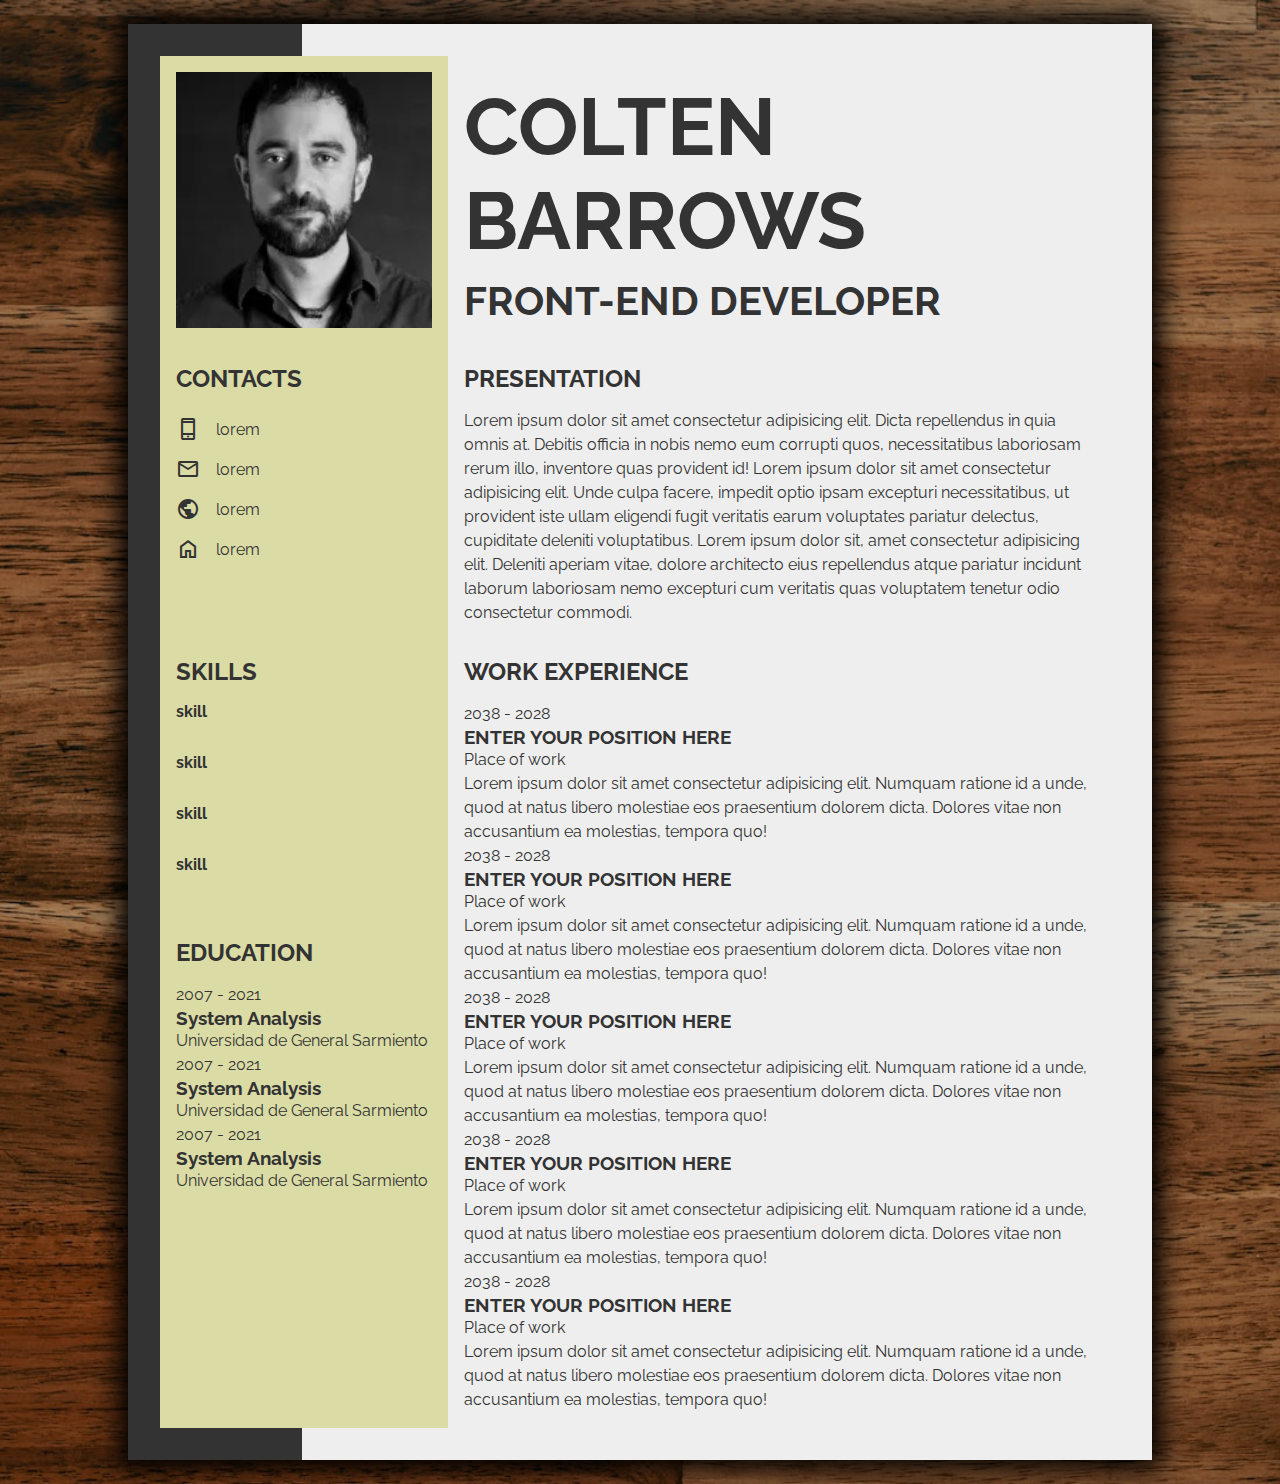
==== index.html @ b0b389ac "Lo tendría que haber subido antes" ====
<!DOCTYPE html>
<html lang="en">
  <head>
    <meta charset="UTF-8" />
    <meta name="viewport" content="width=device-width, initial-scale=1.0" />
    <title>Proyecto Final TICMAS - Curriculum Vitae</title>
    <link rel="preconnect" href="https://fonts.googleapis.com" />
    <link rel="preconnect" href="https://fonts.gstatic.com" crossorigin />
    <link
      href="https://fonts.googleapis.com/css2?family=Raleway:wght@400;700&family=Roboto:wght@400;700&display=swap"
      rel="stylesheet"
    />
    <link
      rel="stylesheet"
      href="https://fonts.googleapis.com/css2?family=Material+Symbols+Outlined:opsz,wght,FILL,GRAD@20..48,100..700,0..1,-50..200"
    />
    <link rel="stylesheet" href="css/styles.css" />
  </head>
  <body>
    <main class="sheet">
      <article class="content">
        <div class="row">
          <section class="profile-picture first-col bgsec">
            <img
              src="imgs/foto-perfil-psicologo-180x180.webp"
              alt="Personal photograph"
            />
          </section>
          <section class="person second-col">
            <h1 class="name">
              COLTEN <br />
              BARROWS
            </h1>
            <h2 class="profession">FRONT-END DEVELOPER</h2>
          </section>
        </div>
        <div class="row">
          <section class="contacts first-col bgsec">
            <h2 class="section-title">CONTACTS</h2>
            <ul>
              <li class="contacts-item">
                <span class="material-symbols-outlined"> phone_iphone </span
                >lorem
              </li>
              <li class="contacts-item">
                <span class="material-symbols-outlined"> mail </span> lorem
              </li>
              <li class="contacts-item">
                <span class="material-symbols-outlined"> public </span>lorem
              </li>
              <li class="contacts-item">
                <span class="material-symbols-outlined"> home </span>lorem
              </li>
            </ul>
          </section>
          <section class="presentation second-col">
            <h2 class="section-title">PRESENTATION</h2>
            <p>
              Lorem ipsum dolor sit amet consectetur adipisicing elit. Dicta
              repellendus in quia omnis at. Debitis officia in nobis nemo eum
              corrupti quos, necessitatibus laboriosam rerum illo, inventore
              quas provident id! Lorem ipsum dolor sit amet consectetur
              adipisicing elit. Unde culpa facere, impedit optio ipsam excepturi
              necessitatibus, ut provident iste ullam eligendi fugit veritatis
              earum voluptates pariatur delectus, cupiditate deleniti
              voluptatibus. Lorem ipsum dolor sit, amet consectetur adipisicing
              elit. Deleniti aperiam vitae, dolore architecto eius repellendus
              atque pariatur incidunt laborum laboriosam nemo excepturi cum
              veritatis quas voluptatem tenetur odio consectetur commodi.
            </p>
          </section>
        </div>
        <div class="row">
          <div class="column first-col bgsec">
            <section class="skills">
              <h2 class="section-title">SKILLS</h2>
              <ul>
                <li class="skill-item">
                    <span class="skill-name">skill</span><span class="skill-progress"></span>
                </li>
                <li class="skill-item">
                    <span class="skill-name">skill</span><span class="skill-progress"></span>
                </li>
                <li class="skill-item">
                    <span class="skill-name">skill</span><span class="skill-progress"></span>
                </li>
                <li class="skill-item">
                    <span class="skill-name">skill</span><span class="skill-progress"></span>
                </li>
              </ul>
            </section>
            <section class="education">
              <h2 class="section-title">EDUCATION</h2>
              <ul>
                <li class="study-item">
                  <p class="study-date">2007 - 2021</p>
                  <h3 class="study-degree">System Analysis</h3>
                  <p class="study-house">Universidad de General Sarmiento</p>
                </li>
                <li class="study-item">
                  <p class="study-date">2007 - 2021</p>
                  <h3 class="study-degree">System Analysis</h3>
                  <p class="study-house">Universidad de General Sarmiento</p>
                </li>
                <li class="study-item">
                  <p class="study-date">2007 - 2021</p>
                  <h3 class="study-degree">System Analysis</h3>
                  <p class="study-house">Universidad de General Sarmiento</p>
                </li>
              </ul>
            </section>
          </div>
          <section class="work second-col">
              <h2 class="section-title">WORK EXPERIENCE</h2>
              <div class="work-card">
                  <p class="work-date">2038 - 2028</p>
                  <h3 class="work-position">ENTER YOUR POSITION HERE</h3>
                  <p class="work-place">Place of work</p>
                  <p class="work-descrtion="">Lorem ipsum dolor sit amet consectetur adipisicing elit. Numquam ratione id a unde, quod at natus libero molestiae eos praesentium dolorem dicta. Dolores vitae non accusantium ea molestias, tempora quo!</p>
              </div>
              <div class="work-card">
                <p class="work-date">2038 - 2028</p>
                <h3 class="work-position">ENTER YOUR POSITION HERE</h3>
                <p class="work-place">Place of work</p>
                <p class="work-descrtion="">Lorem ipsum dolor sit amet consectetur adipisicing elit. Numquam ratione id a unde, quod at natus libero molestiae eos praesentium dolorem dicta. Dolores vitae non accusantium ea molestias, tempora quo!</p>
            </div>
            <div class="work-card">
                <p class="work-date">2038 - 2028</p>
                <h3 class="work-position">ENTER YOUR POSITION HERE</h3>
                <p class="work-place">Place of work</p>
                <p class="work-descrtion="">Lorem ipsum dolor sit amet consectetur adipisicing elit. Numquam ratione id a unde, quod at natus libero molestiae eos praesentium dolorem dicta. Dolores vitae non accusantium ea molestias, tempora quo!</p>
            </div>
            <div class="work-card">
                <p class="work-date">2038 - 2028</p>
                <h3 class="work-position">ENTER YOUR POSITION HERE</h3>
                <p work-place="">Place of work</p>
                <p work-description="">Lorem ipsum dolor sit amet consectetur adipisicing elit. Numquam ratione id a unde, quod at natus libero molestiae eos praesentium dolorem dicta. Dolores vitae non accusantium ea molestias, tempora quo!</p>
            </div>
            <div class="work-card">
                <p class="work-date">2038 - 2028</p>
                <h3 class="work-position">ENTER YOUR POSITION HERE</h3>
                <p class="work-place">Place of work</p>
                <p class="work-descrtion=">Lorem ipsum dolor sit amet consectetur adipisicing elit. Numquam ratione id a unde, quod at natus libero molestiae eos praesentium dolorem dicta. Dolores vitae non accusantium ea molestias, tempora quo!</p>
            </div>
          </section>
        </div>
      </article>
    </main>
  </body>
</html>
---- css/styles.css ----
:root {
    /* palette 1 */
    --primary-color: #eee;
    --secondary-color: rgb(218, 219, 165);
    --text-color: #333;
}

* {
    margin: 0;
    padding: 0;
    border: none;
    outline: none;
    box-sizing: border-box;
}

html {
    font-size: 16px;
    font-family: "Raleway", "serif";
    color: #333;
}

li {
    list-style-type: none;
}

body {
    background-image: url(../imgs/desk1.jpg);
    background-repeat: no-repeat;
    background-size: cover;
    background-position: center;
    margin: 1.5rem auto; 
}

p {
    line-height: 1.5;
}

section {
    padding: 1rem;
    
}

.sheet {
    width: 80%;
    max-width: 1400px;
    margin: auto;
    padding: 2rem;
    background-image: linear-gradient(to right, #333 0%, #333 17%, #eee 17%, #eee 100% );
    box-shadow: black 0 0 25px 10px;
}


.bgsec {
    background-color: var(--secondary-color);
}

.person {
    display: flex;
    flex-direction: column;
    justify-content: space-evenly;
}

.name {
    font-size: 5rem;
    font-weight: bold;
    width: 100%;
}

.profession {
    font-size: 2.5rem;
    width: 100%;
}

.profile-picture img {
    width: 100%;
    text-align: center;
}

.profile-picture {
    padding: 1rem;
}

.row {
    display: flex;
    background-color: transparent;
}

.second-col {
    width: 70%;
}

.first-col {
    width: 30%;
}

.section-title {
    margin-bottom: 1rem;
    font-size: 1.5rem;
}

.skill-name {
    font-weight: bold;
}

.skill-item {
    display: flex;
    flex-direction: column;
    margin-bottom: 1rem;
}

.skill-progress {
    /* background-image: linear-gradient(to right, #333 0%, #333 100%, #fff 100%, #fff 100%); */
    width: 100%;
    height: 1rem;
}

.contacts-item {
    display: flex;
    align-items: center;
    padding: 0.5rem 0;
    list-style-type: none;
}

.contacts-item:first-of-type {
    padding-bottom: 0.5rem;
}

.contacts-item span {
    margin-right: 1rem;
}

.experience-item {
    margin-bottom: 1.5rem;
}

.experience-name {
    margin: 0.1rem 0 0.3rem 0;
}

.experience-item {
    margin-bottom: 2.5rem;
}

.experience-place {
    margin-bottom: 0.5rem;
}

.experience-description {
    margin-top: 1rem;
}



@media (max-width: 1200px) {
    .sheet {
        width: 100%;
    }

    body {
        margin: 0;
    }
}

@media (max-width: 1000px) {
    
    html {
        font-size: 14px;
    }

    .name {
        font-size: 3.5rem;
    }

    .profession {
        font-size: 2rem;
    }

}

@media (max-width: 650px) {

    html {
        font-size: 12px;
    }

    .sheet {
        background-image: none;
        background-color: #eee;
        background-image: linear-gradient(to right, rgb(218, 219, 165) 0%, rgb(218, 219, 165) 3%, #eee 3%, #eee 100%);
    }

    section {
        border-bottom: 2px inset #666;
    }

    
    .row:nth-child(n + 2) {
        flex-direction: column;
    }

    .first-col, .second-col {
        width: 100%;
    }

    .bgsec {
        background-color: #eee;
        
    }

    .contacts-item, .skill-item {
        width: 50%;
        background-color: #eee;
        padding: 0.5rem;
    }

    .contacts ol, .skills ol{
        display: flex;
        flex-wrap: wrap;
    }

}
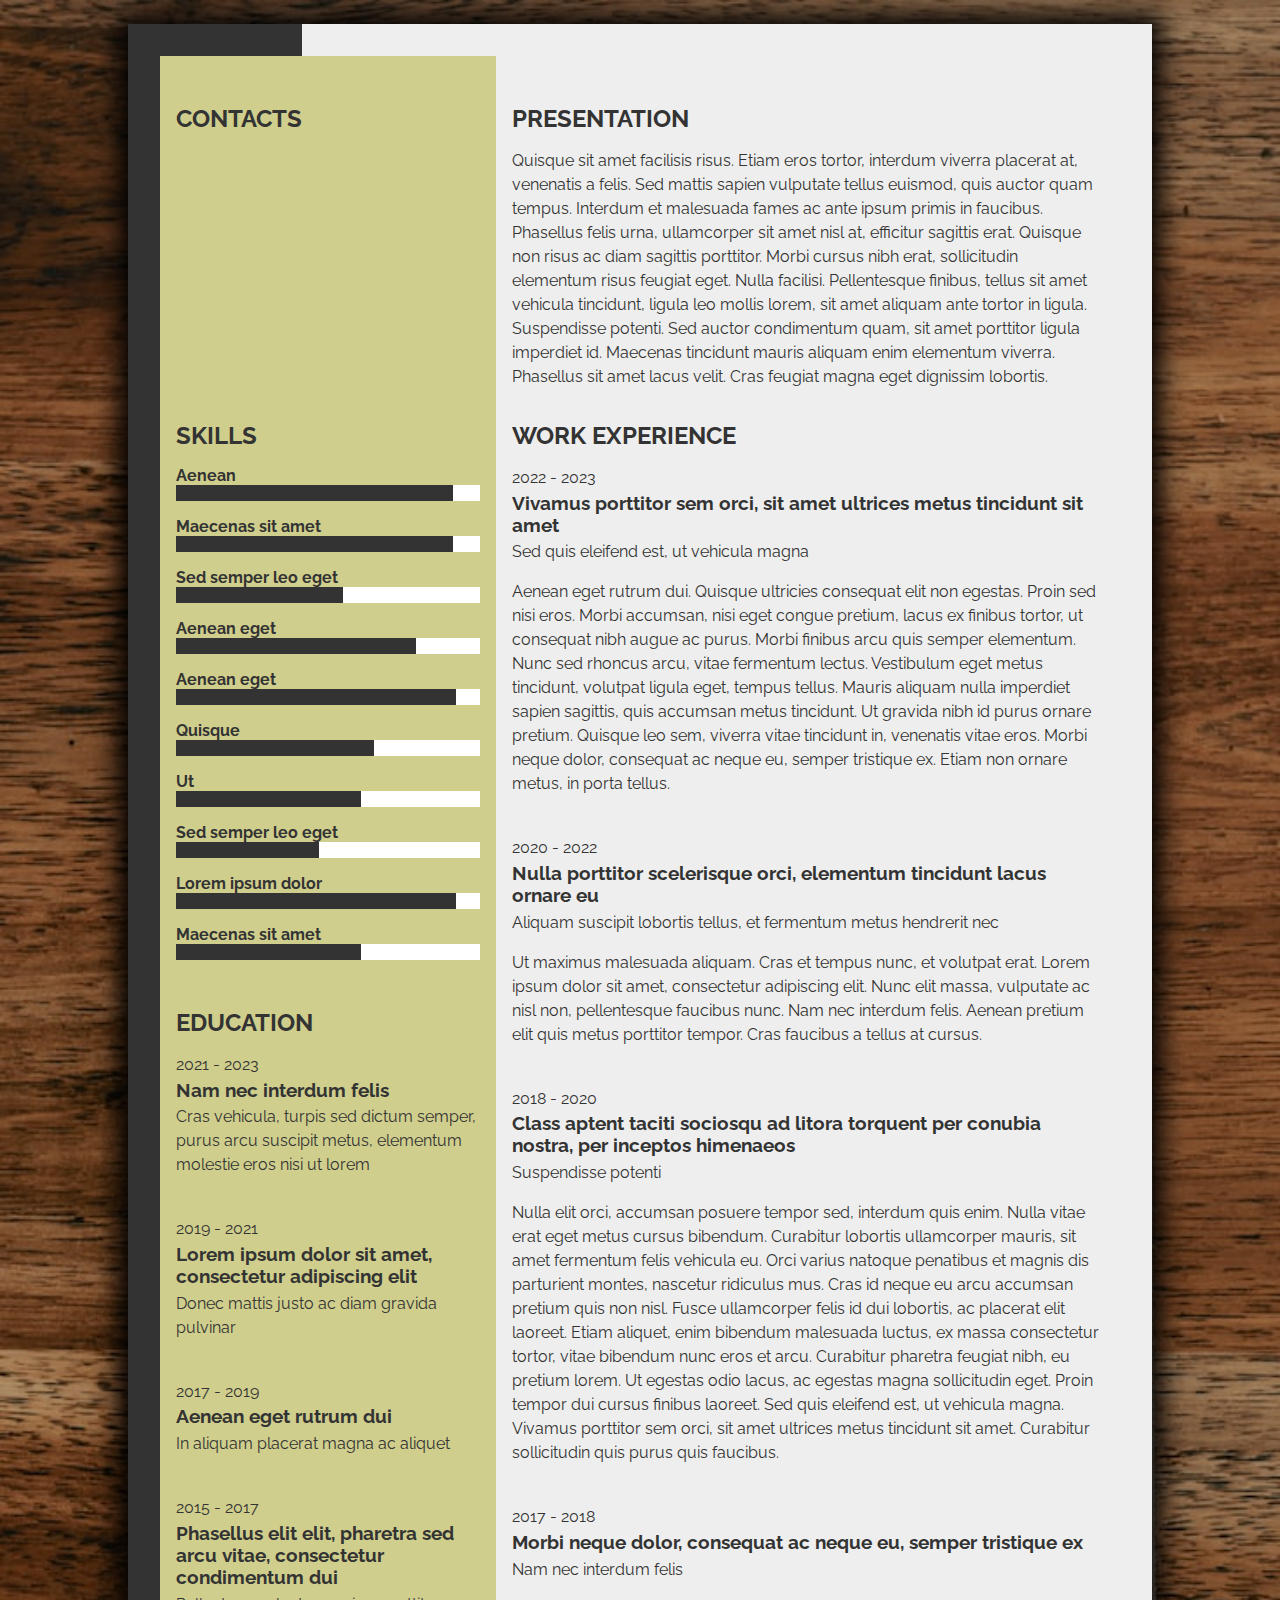
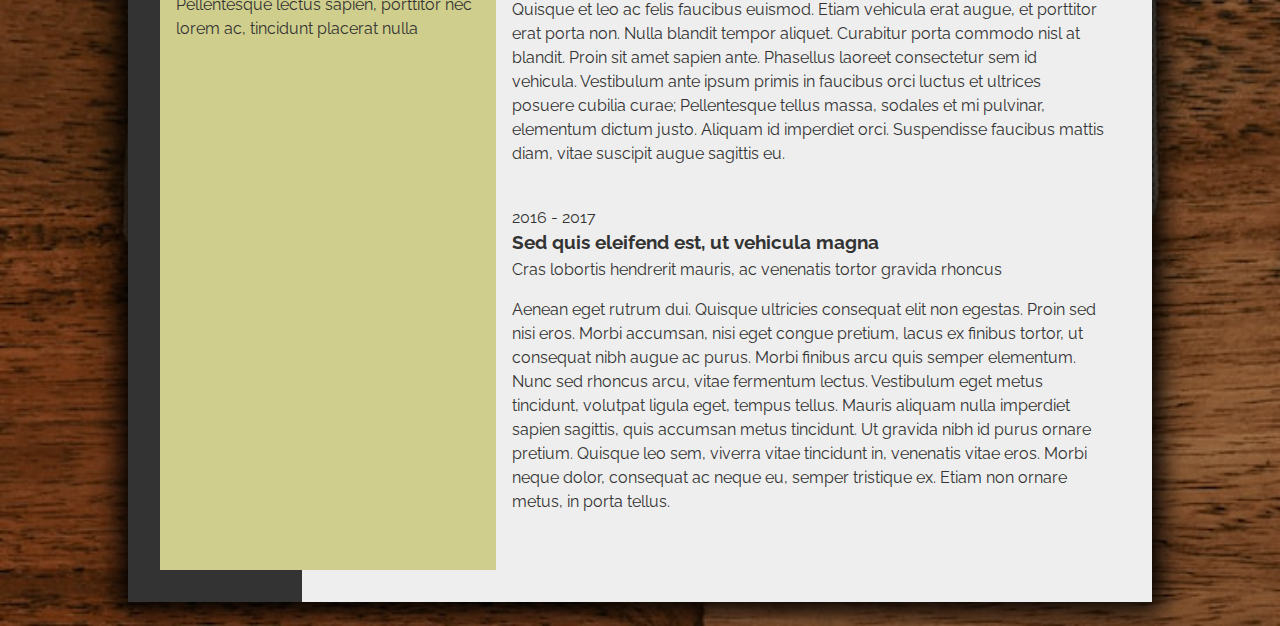
==== commit 5e5c6f6d: "version 1.0" ====
--- a/index.html
+++ b/index.html
@@ -20,131 +20,36 @@
     <main class="sheet">
       <article class="content">
         <div class="row">
-          <section class="profile-picture first-col bgsec">
-            <img
-              src="imgs/foto-perfil-psicologo-180x180.webp"
-              alt="Personal photograph"
-            />
+          <section id="profile-picture" class="profile-picture first-col bgsec">
           </section>
-          <section class="person second-col">
-            <h1 class="name">
-              COLTEN <br />
-              BARROWS
-            </h1>
-            <h2 class="profession">FRONT-END DEVELOPER</h2>
+          <section id="person" class="person second-col">
+            <h2 class="profession" id="profession"></h2>
           </section>
         </div>
         <div class="row">
-          <section class="contacts first-col bgsec">
+          <section id="contacts" class="contacts first-col bgsec">
             <h2 class="section-title">CONTACTS</h2>
-            <ul>
-              <li class="contacts-item">
-                <span class="material-symbols-outlined"> phone_iphone </span
-                >lorem
-              </li>
-              <li class="contacts-item">
-                <span class="material-symbols-outlined"> mail </span> lorem
-              </li>
-              <li class="contacts-item">
-                <span class="material-symbols-outlined"> public </span>lorem
-              </li>
-              <li class="contacts-item">
-                <span class="material-symbols-outlined"> home </span>lorem
-              </li>
-            </ul>
           </section>
-          <section class="presentation second-col">
+          <section class="presentation second-col" id="presentation">
             <h2 class="section-title">PRESENTATION</h2>
-            <p>
-              Lorem ipsum dolor sit amet consectetur adipisicing elit. Dicta
-              repellendus in quia omnis at. Debitis officia in nobis nemo eum
-              corrupti quos, necessitatibus laboriosam rerum illo, inventore
-              quas provident id! Lorem ipsum dolor sit amet consectetur
-              adipisicing elit. Unde culpa facere, impedit optio ipsam excepturi
-              necessitatibus, ut provident iste ullam eligendi fugit veritatis
-              earum voluptates pariatur delectus, cupiditate deleniti
-              voluptatibus. Lorem ipsum dolor sit, amet consectetur adipisicing
-              elit. Deleniti aperiam vitae, dolore architecto eius repellendus
-              atque pariatur incidunt laborum laboriosam nemo excepturi cum
-              veritatis quas voluptatem tenetur odio consectetur commodi.
-            </p>
+            <p></p>
           </section>
         </div>
         <div class="row">
           <div class="column first-col bgsec">
-            <section class="skills">
+            <section class="skills" id="skills">
               <h2 class="section-title">SKILLS</h2>
-              <ul>
-                <li class="skill-item">
-                    <span class="skill-name">skill</span><span class="skill-progress"></span>
-                </li>
-                <li class="skill-item">
-                    <span class="skill-name">skill</span><span class="skill-progress"></span>
-                </li>
-                <li class="skill-item">
-                    <span class="skill-name">skill</span><span class="skill-progress"></span>
-                </li>
-                <li class="skill-item">
-                    <span class="skill-name">skill</span><span class="skill-progress"></span>
-                </li>
-              </ul>
             </section>
-            <section class="education">
+            <section class="education" id="education">
               <h2 class="section-title">EDUCATION</h2>
-              <ul>
-                <li class="study-item">
-                  <p class="study-date">2007 - 2021</p>
-                  <h3 class="study-degree">System Analysis</h3>
-                  <p class="study-house">Universidad de General Sarmiento</p>
-                </li>
-                <li class="study-item">
-                  <p class="study-date">2007 - 2021</p>
-                  <h3 class="study-degree">System Analysis</h3>
-                  <p class="study-house">Universidad de General Sarmiento</p>
-                </li>
-                <li class="study-item">
-                  <p class="study-date">2007 - 2021</p>
-                  <h3 class="study-degree">System Analysis</h3>
-                  <p class="study-house">Universidad de General Sarmiento</p>
-                </li>
-              </ul>
             </section>
           </div>
-          <section class="work second-col">
-              <h2 class="section-title">WORK EXPERIENCE</h2>
-              <div class="work-card">
-                  <p class="work-date">2038 - 2028</p>
-                  <h3 class="work-position">ENTER YOUR POSITION HERE</h3>
-                  <p class="work-place">Place of work</p>
-                  <p class="work-descrtion="">Lorem ipsum dolor sit amet consectetur adipisicing elit. Numquam ratione id a unde, quod at natus libero molestiae eos praesentium dolorem dicta. Dolores vitae non accusantium ea molestias, tempora quo!</p>
-              </div>
-              <div class="work-card">
-                <p class="work-date">2038 - 2028</p>
-                <h3 class="work-position">ENTER YOUR POSITION HERE</h3>
-                <p class="work-place">Place of work</p>
-                <p class="work-descrtion="">Lorem ipsum dolor sit amet consectetur adipisicing elit. Numquam ratione id a unde, quod at natus libero molestiae eos praesentium dolorem dicta. Dolores vitae non accusantium ea molestias, tempora quo!</p>
-            </div>
-            <div class="work-card">
-                <p class="work-date">2038 - 2028</p>
-                <h3 class="work-position">ENTER YOUR POSITION HERE</h3>
-                <p class="work-place">Place of work</p>
-                <p class="work-descrtion="">Lorem ipsum dolor sit amet consectetur adipisicing elit. Numquam ratione id a unde, quod at natus libero molestiae eos praesentium dolorem dicta. Dolores vitae non accusantium ea molestias, tempora quo!</p>
-            </div>
-            <div class="work-card">
-                <p class="work-date">2038 - 2028</p>
-                <h3 class="work-position">ENTER YOUR POSITION HERE</h3>
-                <p work-place="">Place of work</p>
-                <p work-description="">Lorem ipsum dolor sit amet consectetur adipisicing elit. Numquam ratione id a unde, quod at natus libero molestiae eos praesentium dolorem dicta. Dolores vitae non accusantium ea molestias, tempora quo!</p>
-            </div>
-            <div class="work-card">
-                <p class="work-date">2038 - 2028</p>
-                <h3 class="work-position">ENTER YOUR POSITION HERE</h3>
-                <p class="work-place">Place of work</p>
-                <p class="work-descrtion=">Lorem ipsum dolor sit amet consectetur adipisicing elit. Numquam ratione id a unde, quod at natus libero molestiae eos praesentium dolorem dicta. Dolores vitae non accusantium ea molestias, tempora quo!</p>
-            </div>
+          <section id="jobs" class="job second-col">
+            <h2 class="section-title">WORK EXPERIENCE</h2>
           </section>
         </div>
       </article>
-    </main>
+    </main> 
   </body>
+  <script src="js/functionality.js"></script>
 </html>
--- a/css/styles.css
+++ b/css/styles.css
@@ -1,7 +1,7 @@
 :root {
     /* palette 1 */
     --primary-color: #eee;
-    --secondary-color: rgb(218, 219, 165);
+    --secondary-color: rgb(207, 206, 141);
     --text-color: #333;
 }
 
@@ -86,11 +86,11 @@
 }
 
 .second-col {
-    width: 70%;
+    width: 65%;
 }
 
 .first-col {
-    width: 30%;
+    width: 35%;
 }
 
 .section-title {
@@ -119,6 +119,7 @@
     align-items: center;
     padding: 0.5rem 0;
     list-style-type: none;
+    flex-wrap: wrap;
 }
 
 .contacts-item:first-of-type {
@@ -177,7 +178,7 @@
 
 }
 
-@media (max-width: 650px) {
+@media (max-width: 800px) {
 
     html {
         font-size: 12px;
@@ -207,8 +208,7 @@
         
     }
 
-    .contacts-item, .skill-item {
-        width: 50%;
+    .contacts-item  {
         background-color: #eee;
         padding: 0.5rem;
     }
@@ -216,6 +216,7 @@
     .contacts ol, .skills ol{
         display: flex;
         flex-wrap: wrap;
+        flex-direction: column;
     }
 
 }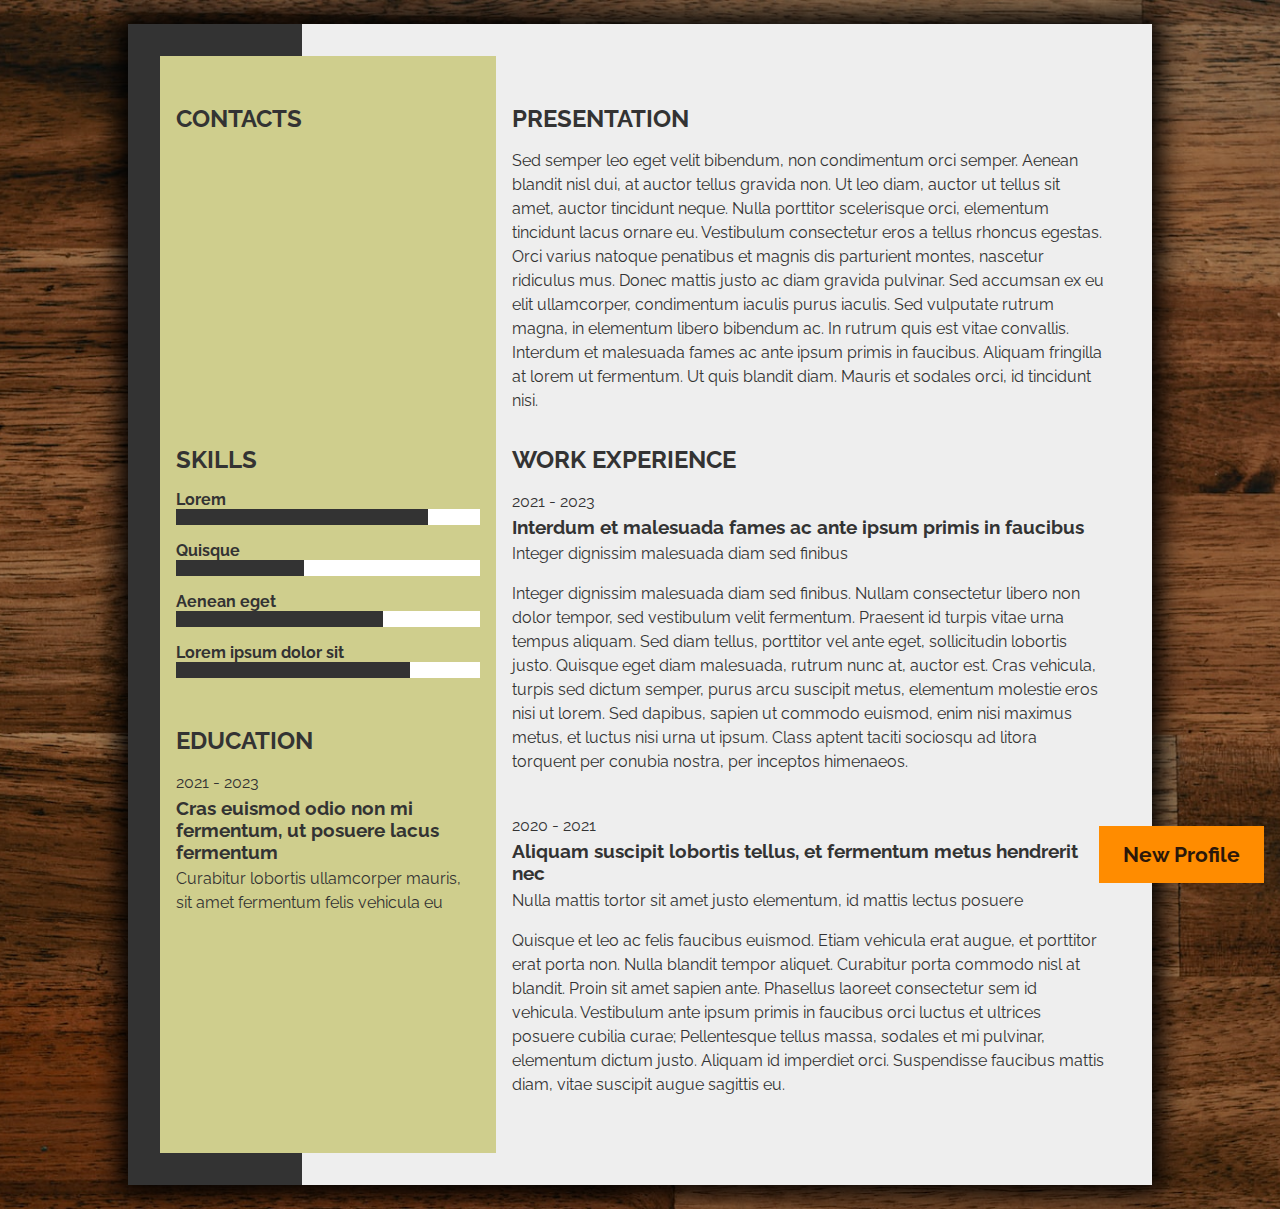
==== commit e6e06135: "cambios en el botón de recarga" ====
--- a/index.html
+++ b/index.html
@@ -16,7 +16,7 @@
     />
     <link rel="stylesheet" href="css/styles.css" />
   </head>
-  <body>
+  <body id="start">
     <main class="sheet">
       <article class="content">
         <div class="row">
@@ -49,7 +49,13 @@
           </section>
         </div>
       </article>
-    </main> 
+    </main>
+    <footer class="footer">
+      <a id="button" class="button" href="#start">New Profile</a>
+    </footer>
+     
+    
   </body>
+  
   <script src="js/functionality.js"></script>
 </html>
--- a/css/styles.css
+++ b/css/styles.css
@@ -47,6 +47,9 @@
     padding: 2rem;
     background-image: linear-gradient(to right, #333 0%, #333 17%, #eee 17%, #eee 100% );
     box-shadow: black 0 0 25px 10px;
+    animation-name: aparicion;
+    animation-timing-function: ease-in-out;
+    animation-duration: 0.5s;
 }
 
 
@@ -150,7 +153,29 @@
     margin-top: 1rem;
 }
 
-
+.button {
+    cursor: pointer;
+    padding: 1rem 1.5rem;
+    font-size: 1.3rem;
+    font-weight: bold;
+    text-decoration: none;
+    color: rgb(44, 23, 9);
+    background-color: darkorange;
+    transition: all 0.3s;
+}
+
+.button:hover {
+    background-color: rgb(253, 217, 127);
+}
+
+.footer {
+    width: 100%;
+    position: fixed;
+    top: 90%;
+    display:flex;
+    justify-content: flex-end;
+    padding: 1rem;
+}
 
 @media (max-width: 1200px) {
     .sheet {
@@ -219,4 +244,13 @@
         flex-direction: column;
     }
 
+}
+
+@keyframes aparicion {
+    0% {
+        opacity: 0.01;
+    }
+    100%{
+        opacity: 1;
+    }
 }